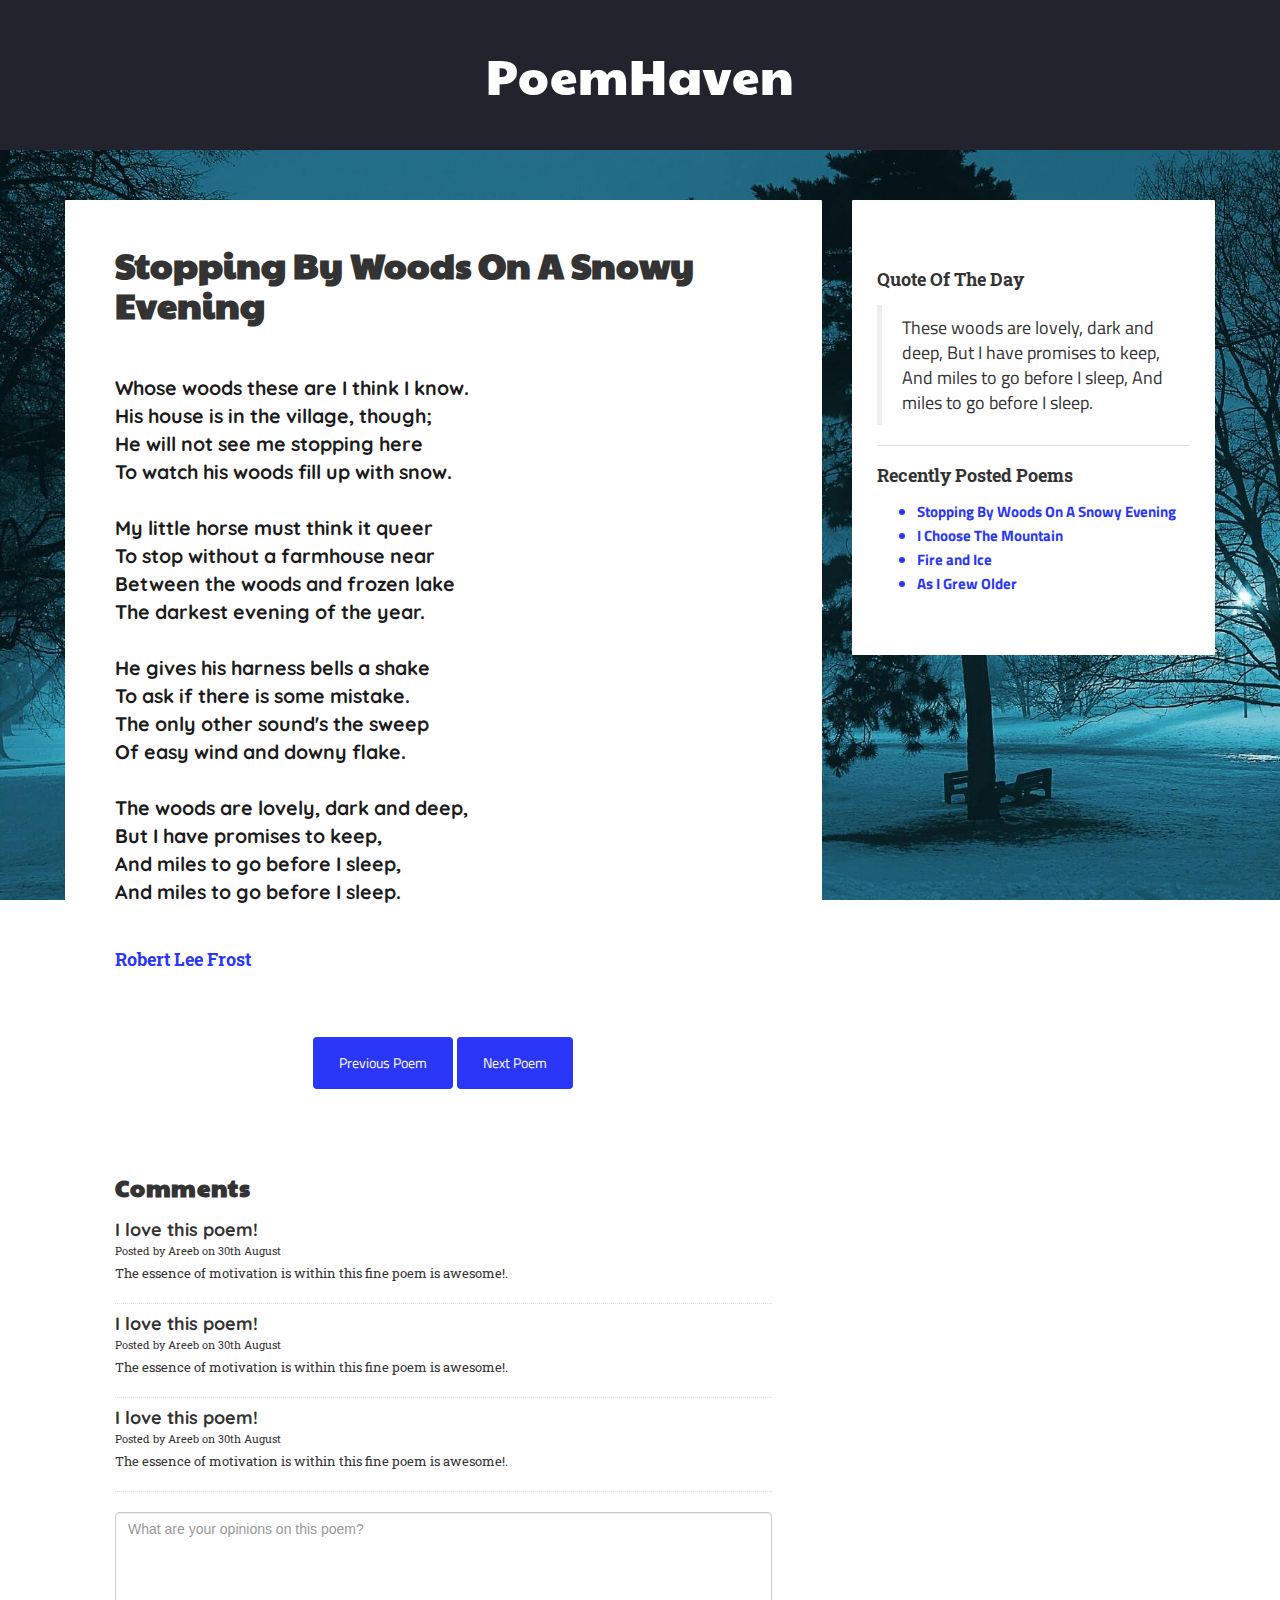
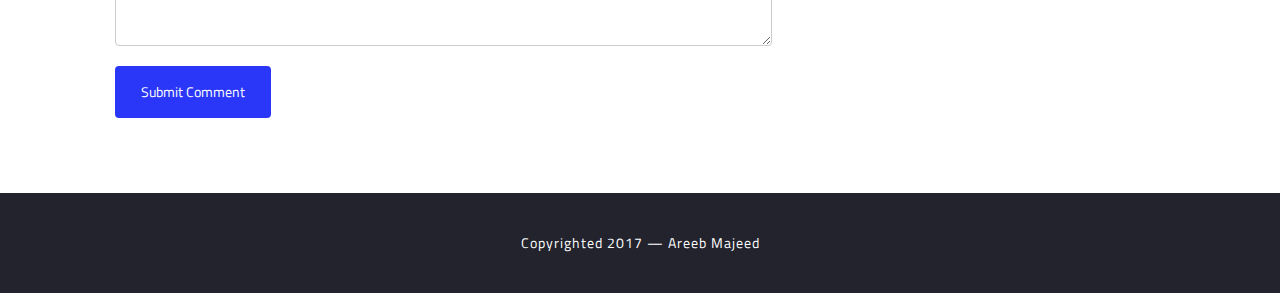
==== index.html @ 2b75440c "Path fix" ====
<!DOCTYPE html>
<html lang="en-gb">
<head>
<meta name="viewport" content="width=device-width, initial-scale=1">
<meta charset="utf-8">
<title>PoemHaven</title>
<link rel="stylesheet" href="assets/font-awesome/css/font-awesome.min.css">
<link rel="stylesheet" href="assets/bootstrap/css/bootstrap.min.css">
<link id="main" href="assets/css/style.css" rel="stylesheet">

<!--[if lt IE 9]>
<script src="https://cdnjs.cloudflare.com/ajax/libs/html5shiv/3.7.3/html5shiv.min.js"></script>
<script src="https://cdnjs.cloudflare.com/ajax/libs/respond.js/1.4.2/respond.min.js"></script>
<![endif]-->

</head>

<body>

<nav>
PoemHaven
</nav>

<div class="poem">
<div class="container-fluid">
<div class="row">

<div class="col-xs-12 col-xs-8">

<div id="main">

<h1>Stopping By Woods On A Snowy Evening</h1>

<br>
<br>

<p>

Whose woods these are I think I know.
<br>
His house is in the village, though; 
<br>
He will not see me stopping here
<br>
To watch his woods fill up with snow.

<br>
<br>

My little horse must think it queer
<br>
To stop without a farmhouse near
<br>
Between the woods and frozen lake
<br>
The darkest evening of the year.

<br>
<br>

He gives his harness bells a shake
<br>
To ask if there is some mistake.
<br>
The only other sound's the sweep
<br>
Of easy wind and downy flake.

<br>
<br>

The woods are lovely, dark and deep,
<br>
But I have promises to keep,
<br>
And miles to go before I sleep,
<br>
And miles to go before I sleep. 

</p>

<span id="author">Robert Lee Frost</span>

</div>

<div id="pagination">

<a href="index.html" class="btn btn-blue">Previous Poem</a>
<a href="index2.html" class="btn btn-blue">Next Poem</a>

</div>

<div id="comments">

<h3>Comments</h3>

<div class="comment">
<h4>I love this poem!</h4>
<span>Posted by Areeb on 30th August</span>
<p>The essence of motivation is within this fine poem is awesome!.</p>
</div>

<div class="comment">
<h4>I love this poem!</h4>
<span>Posted by Areeb on 30th August</span>
<p>The essence of motivation is within this fine poem is awesome!.</p>
</div>

<div class="comment">
<h4>I love this poem!</h4>
<span>Posted by Areeb on 30th August</span>
<p>The essence of motivation is within this fine poem is awesome!.</p>
</div>

<br>

<form action="" method="post">

<textarea placeholder="What are your opinions on this poem?" rows="6" class="form-control"></textarea>
<br>
<input type="submit" value="Submit Comment" class="btn btn-blue">

</form>

</div>

</div>

<div class="col-xs-12 col-xs-4 hidden-xs">
<div id="sidebar">

<h3>Quote Of The Day</h3>

<blockquote>
These woods are lovely, dark and deep, But I have promises to keep, And miles to go before I sleep, And miles to go before I sleep.
</blockquote>

<hr>

<h3>Recently Posted Poems</h3>

<ul id="poem-list">

<li><a href="#">Stopping By Woods On A Snowy Evening</a></li>
<li><a href="#">I Choose The Mountain</a></li>
<li><a href="#">Fire and Ice</a></li>
<li><a href="#">As I Grew Older</a></li>

</ul>

</div>
</div>

</div>
</div>
</div>

<footer class="footer">

<div class="footer-credits">

Copyrighted 2017 &mdash; Areeb Majeed

</div>

</div>
</footer>

<script type="text/javascript" src="assets/js/jquery.min.js"></script>
<script type="text/javascript" src="assets/bootstrap/js/bootstrap.min.js"></script>
<script type="text/javascript" src="assets/js/evelyn.js"></script>

</body>
</html>
---- assets/css/style.css ----
@import url('https://fonts.googleapis.com/css?family=Paytone+One|Roboto+Slab|Titillium+Web|Quicksand');

html {
    text-rendering: optimizeLegibility !important;
    -webkit-font-smoothing: antialiased !important;
    -moz-osx-font-smoothing: grayscale !important;
}

body {
	background: url(../images/background.jpeg);
	background-attachment: fixed;
    background-position: center;
    background-repeat: no-repeat;
    background-size: cover;
}

.poem h1 {
	font-weight: bold;
	font-family: 'Paytone One', serif;
}

.center-block {
	float: none !important;
}

.poem {
	padding: 50px;
}

#sidebar {
	padding: 50px 25px 50px 25px;
	background: white;
	border-radius: 1px;
}

#sidebar h3 {
	font-size: 18px;
	font-weight: bold;
	font-family: 'Roboto Slab', serif;
	padding-bottom: 5px;
}

blockquote {
	font-family: 'Titillium Web', serif;
}

#main {
	background: white;
	padding: 25px 50px;
	border-radius: 1px;
}

#pagination {
	margin-top: 15px;
	background: white;
	padding: 25px 50px;
	border-radius: 1px;
	text-align: center;
}

#comments {
	margin-top: 15px;
	background: white;
	padding: 25px 50px;
	border-radius: 1px;
}

#comments h3 {	
	font-family: 'Paytone One', serif;
	font-weight: bold;
	letter-spacing: 0.8px;
}

.comment {	
	padding: 10px 0 10px 0;
	border-bottom: 1px #DEDEDE dotted;
}

.comment h4 {	
	font-family: 'Quicksand', serif;
	font-weight: bold;
	padding: 0;
	margin: 0;
}

.comment span {	
	font-family: 'Roboto Slab', serif;
	font-size: 80%;
}

.comment p {	
	font-family: 'Roboto Slab', serif;
	font-size: 90%;
	padding-top: 5px;
}

#main p {
	color: #1B1B1B;
	font-size: 140%;
	font-weight: bold;
	font-family: 'Quicksand', serif;
}

#author {
	display: block;
	padding-top: 30px;
	font-weight: bold;
	font-family: 'Roboto Slab', serif;
	font-size: 130%;
	color: #2B37F8;
}

.btn {
	font-family: 'Titillium Web', serif;		
	padding: 15px 25px 15px 25px;
	background: black;
	color: white;
}

.btn-blue {
	background: #2B37F8;
	color: white !important;
}

.footer {
	background: #22232D;
	color: white;
	padding: 40px 20px 40px 20px;
	text-align: center;
	font-family: 'Titillium Web', serif;
	letter-spacing: 1px;	
}

hr {
	border-color: #DEDEDE;
}

#poem-list li {
	margin-bottom: 2px; !important;
}

#poem-list li, #poem-list a {
	color: #2B37F8 !important;
	font-family: 'Titillium Web', serif;
	font-weight: bold;
	font-size: 105%;
}

a {
	text-decoration: none !important;
}

nav {
	background: #22232D;
	color: white;
	padding: 40px 20px 40px 20px;
	text-align: center;
	font-family: 'Paytone One', serif;
	font-size: 350%;
	letter-spacing: 1px;	
}
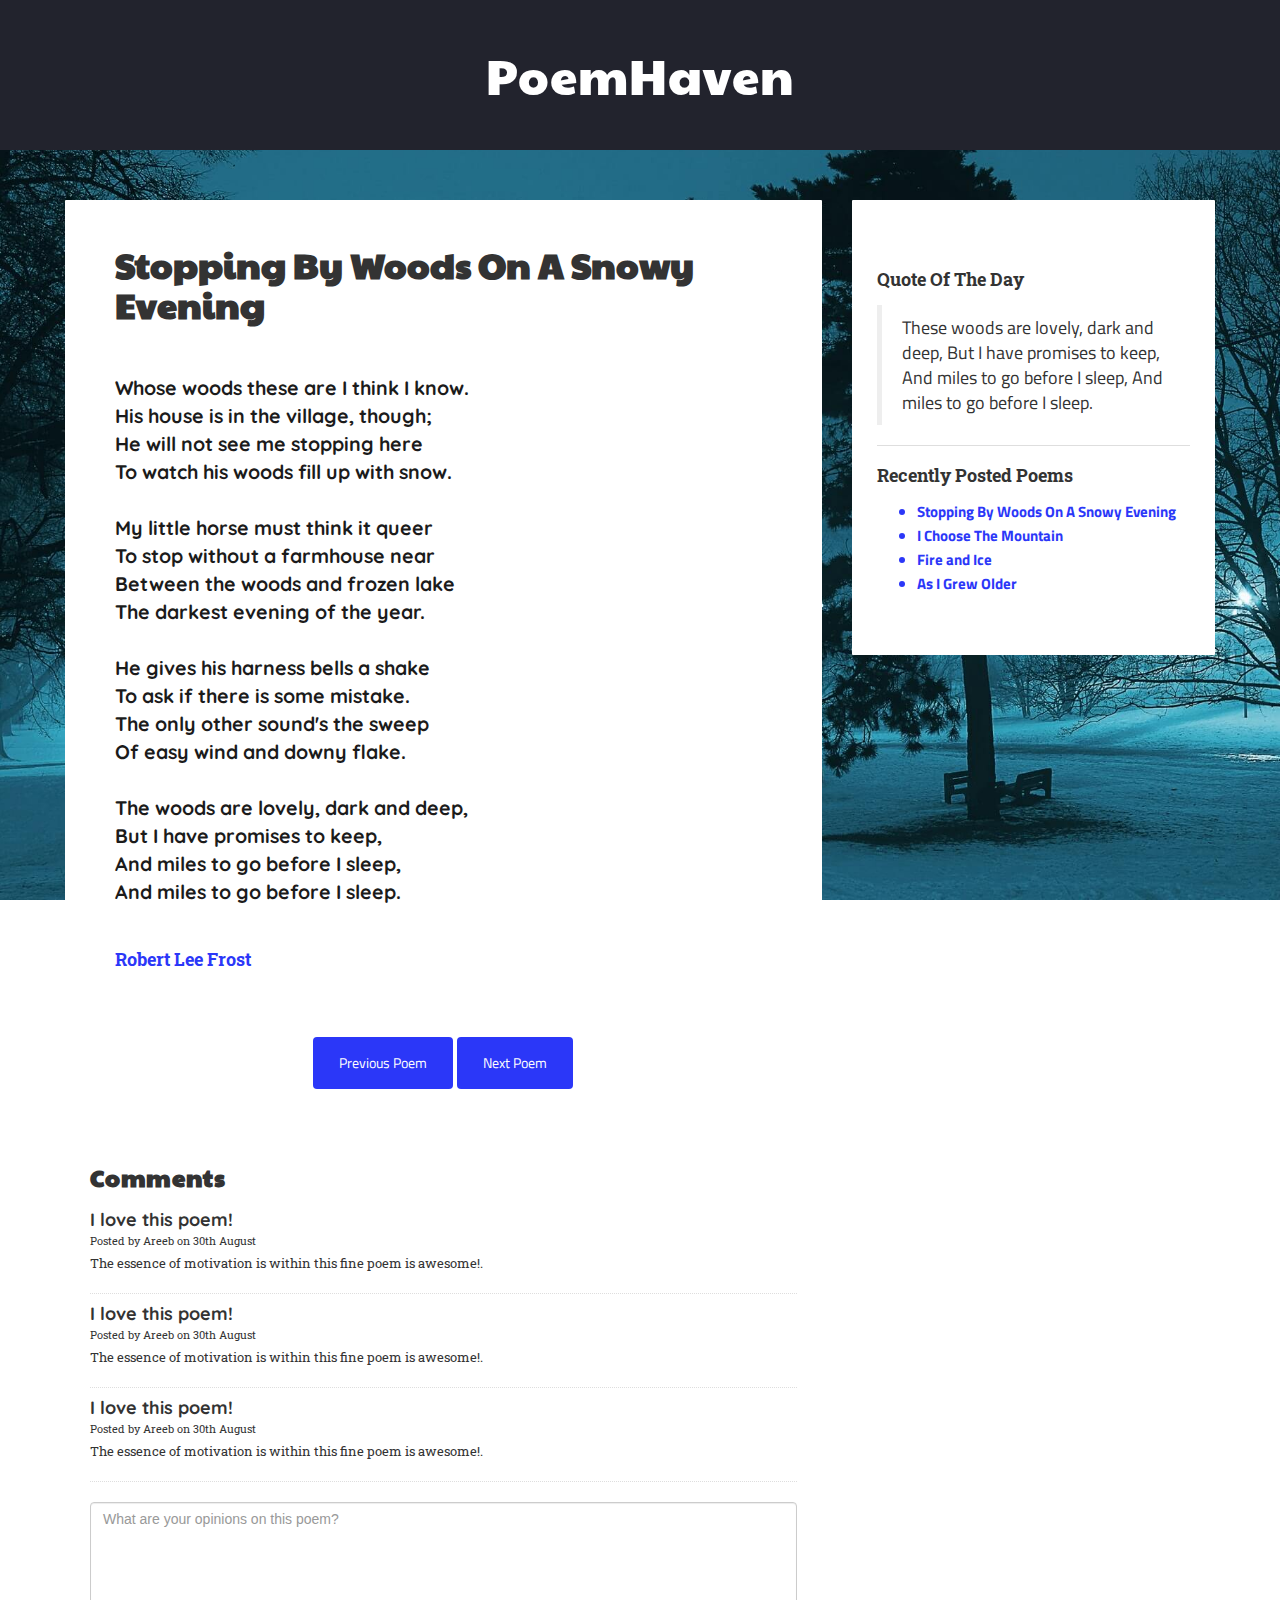
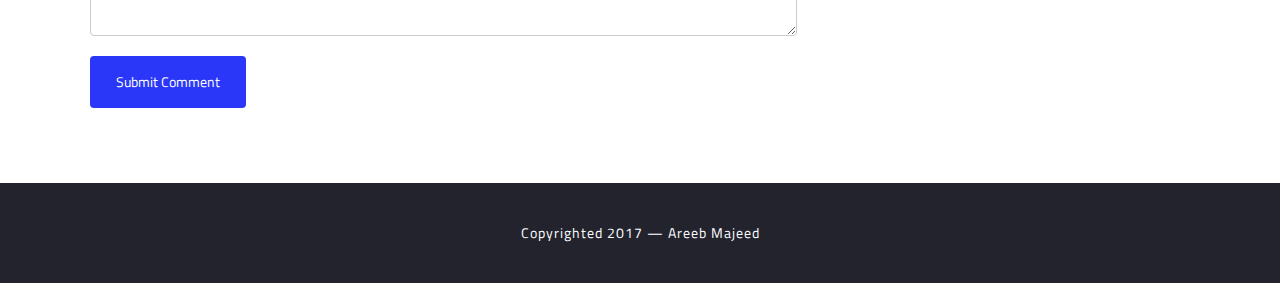
==== commit de3a6ebe: "Responsive fixes" ====
--- a/index.html
+++ b/index.html
@@ -25,7 +25,7 @@
 <div class="container-fluid">
 <div class="row">
 
-<div class="col-xs-12 col-xs-8">
+<div class="col-xs-12 col-sm-8">
 
 <div id="main">
 
--- a/assets/css/style.css
+++ b/assets/css/style.css
@@ -7,155 +7,188 @@
 }
 
 body {
-	background: url(../images/background.jpeg);
-	background-attachment: fixed;
+    background: url(../images/background.jpeg);
+    background-attachment: fixed;
     background-position: center;
     background-repeat: no-repeat;
     background-size: cover;
 }
 
 .poem h1 {
-	font-weight: bold;
-	font-family: 'Paytone One', serif;
+    font-weight: bold;
+    font-family: 'Paytone One', serif;
 }
 
 .center-block {
-	float: none !important;
+    float: none !important;
 }
 
 .poem {
-	padding: 50px;
+    padding: 50px;
 }
 
 #sidebar {
-	padding: 50px 25px 50px 25px;
-	background: white;
-	border-radius: 1px;
+    padding: 50px 25px 50px 25px;
+    background: white;
+    border-radius: 1px;
 }
 
 #sidebar h3 {
-	font-size: 18px;
-	font-weight: bold;
-	font-family: 'Roboto Slab', serif;
-	padding-bottom: 5px;
+    font-size: 18px;
+    font-weight: bold;
+    font-family: 'Roboto Slab', serif;
+    padding-bottom: 5px;
 }
 
 blockquote {
-	font-family: 'Titillium Web', serif;
+    font-family: 'Titillium Web', serif;
 }
 
 #main {
-	background: white;
-	padding: 25px 50px;
-	border-radius: 1px;
+    background: white;
+    padding: 25px 50px;
+    border-radius: 1px;
 }
 
 #pagination {
-	margin-top: 15px;
-	background: white;
-	padding: 25px 50px;
-	border-radius: 1px;
-	text-align: center;
+    margin-top: 15px;
+    background: white;
+    padding: 25px 50px;
+    border-radius: 1px;
+    text-align: center;
 }
 
 #comments {
-	margin-top: 15px;
-	background: white;
-	padding: 25px 50px;
-	border-radius: 1px;
+    margin-top: 15px;
+    background: white;
+    padding: 15px 25px;
+    border-radius: 1px;
+    margin-bottom: 10px;
 }
 
-#comments h3 {	
-	font-family: 'Paytone One', serif;
-	font-weight: bold;
-	letter-spacing: 0.8px;
+#comments h3 {
+    font-family: 'Paytone One', serif;
+    font-weight: bold;
+    letter-spacing: 0.8px;
 }
 
-.comment {	
-	padding: 10px 0 10px 0;
-	border-bottom: 1px #DEDEDE dotted;
+.comment {
+    padding: 10px 0 10px 0;
+    border-bottom: 1px #DEDEDE dotted;
 }
 
-.comment h4 {	
-	font-family: 'Quicksand', serif;
-	font-weight: bold;
-	padding: 0;
-	margin: 0;
+.comment h4 {
+    font-family: 'Quicksand', serif;
+    font-weight: bold;
+    padding: 0;
+    margin: 0;
 }
 
-.comment span {	
-	font-family: 'Roboto Slab', serif;
-	font-size: 80%;
+.comment span {
+    font-family: 'Roboto Slab', serif;
+    font-size: 80%;
 }
 
-.comment p {	
-	font-family: 'Roboto Slab', serif;
-	font-size: 90%;
-	padding-top: 5px;
+.comment p {
+    font-family: 'Roboto Slab', serif;
+    font-size: 90%;
+    padding-top: 5px;
 }
 
 #main p {
-	color: #1B1B1B;
-	font-size: 140%;
-	font-weight: bold;
-	font-family: 'Quicksand', serif;
+    color: #1B1B1B;
+    font-size: 140%;
+    font-weight: bold;
+    font-family: 'Quicksand', serif;
 }
 
 #author {
-	display: block;
-	padding-top: 30px;
-	font-weight: bold;
-	font-family: 'Roboto Slab', serif;
-	font-size: 130%;
-	color: #2B37F8;
+    display: block;
+    padding-top: 30px;
+    font-weight: bold;
+    font-family: 'Roboto Slab', serif;
+    font-size: 130%;
+    color: #2B37F8;
 }
 
 .btn {
-	font-family: 'Titillium Web', serif;		
-	padding: 15px 25px 15px 25px;
-	background: black;
-	color: white;
+    font-family: 'Titillium Web', serif;
+    padding: 15px 25px 15px 25px;
+    background: black;
+    color: white;
 }
 
 .btn-blue {
-	background: #2B37F8;
-	color: white !important;
+    background: #2B37F8;
+    color: white !important;
 }
 
 .footer {
-	background: #22232D;
-	color: white;
-	padding: 40px 20px 40px 20px;
-	text-align: center;
-	font-family: 'Titillium Web', serif;
-	letter-spacing: 1px;	
+    background: #22232D;
+    color: white;
+    padding: 40px 20px 40px 20px;
+    text-align: center;
+    font-family: 'Titillium Web', serif;
+    letter-spacing: 1px;
 }
 
 hr {
-	border-color: #DEDEDE;
+    border-color: #DEDEDE;
 }
 
 #poem-list li {
-	margin-bottom: 2px; !important;
+    margin-bottom: 2px;
+!important;
 }
 
 #poem-list li, #poem-list a {
-	color: #2B37F8 !important;
-	font-family: 'Titillium Web', serif;
-	font-weight: bold;
-	font-size: 105%;
+    color: #2B37F8 !important;
+    font-family: 'Titillium Web', serif;
+    font-weight: bold;
+    font-size: 105%;
 }
 
 a {
-	text-decoration: none !important;
+    text-decoration: none !important;
 }
 
 nav {
-	background: #22232D;
-	color: white;
-	padding: 40px 20px 40px 20px;
-	text-align: center;
-	font-family: 'Paytone One', serif;
-	font-size: 350%;
-	letter-spacing: 1px;	
+    background: #22232D;
+    color: white;
+    padding: 40px 20px 40px 20px;
+    text-align: center;
+    font-family: 'Paytone One', serif;
+    font-size: 350%;
+    letter-spacing: 1px;
+}
+
+@media screen and (max-width: 426px) {
+
+    nav {
+        padding: 20px 10px 20px 10px;
+        font-size: 200%;
+    }
+
+    .poem h1 {
+        font-size: 220%;
+    }
+
+    #main {
+        background: white;
+        padding: 15px 15px;
+        border-radius: 1px;
+    }
+
+    .poem {
+        padding: 5px;
+    }
+
+    #main p {
+        font-size: 120%;
+    }
+
+    #pagination a {
+        margin-bottom: 5px;
+    }
+
 }